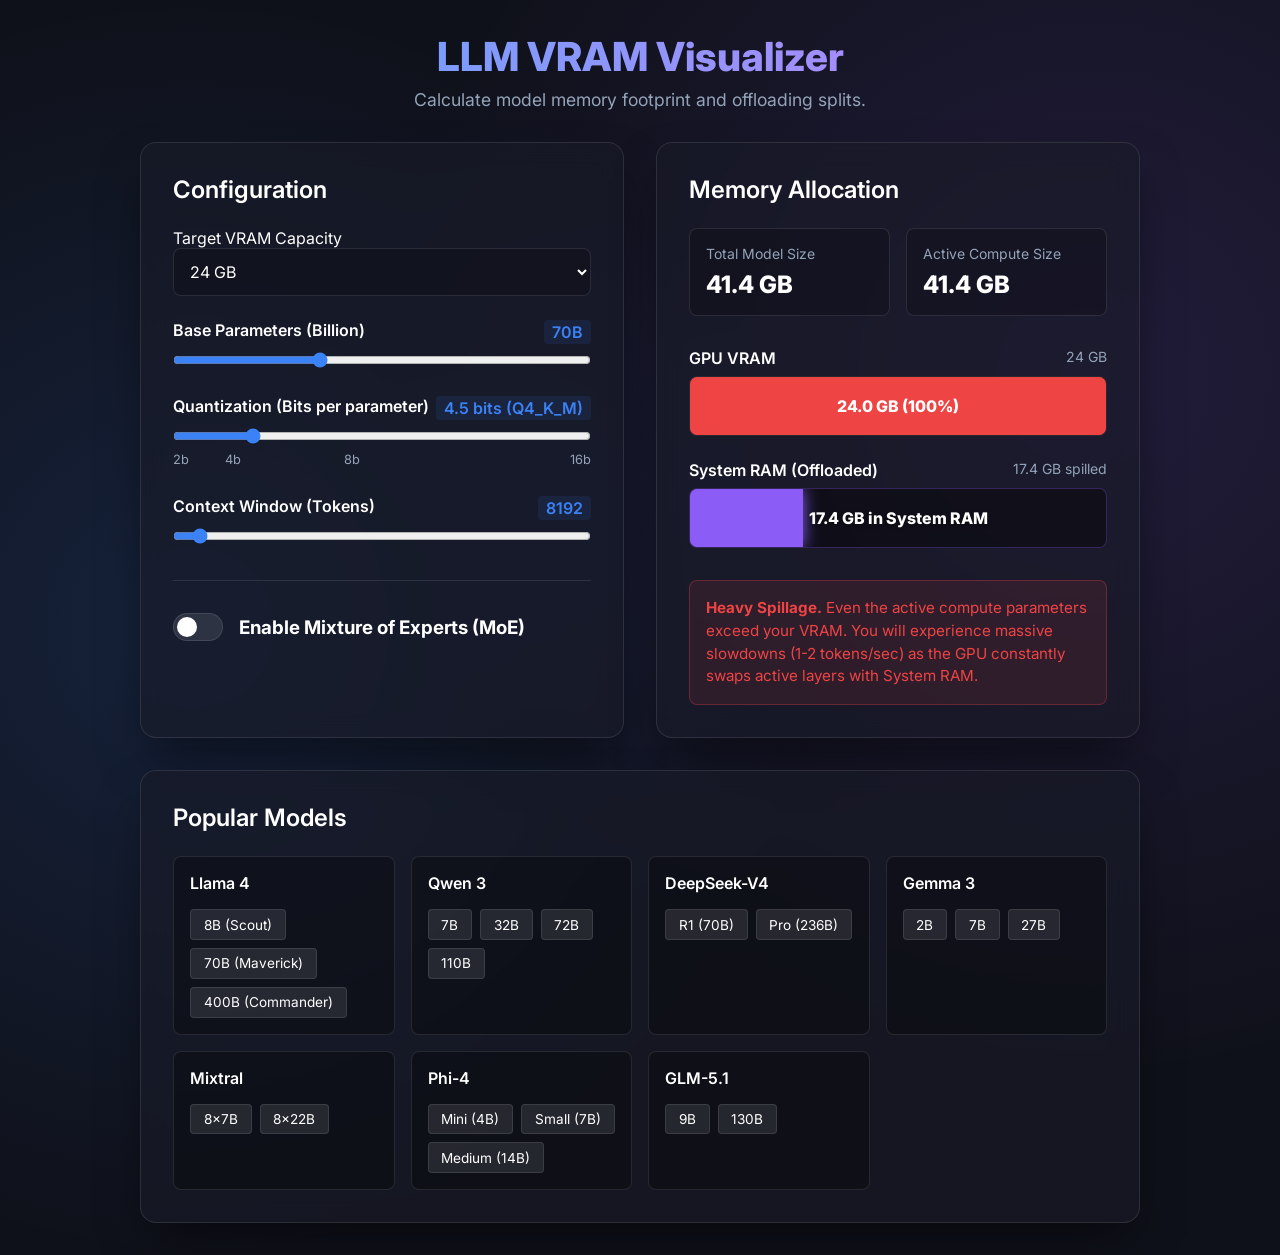
==== llm-vram-dashboard/index.html @ e3943508 "feat: add llm-vram-dashboard tool" ====
<!DOCTYPE html>
<html lang="en">
<head>
    <meta charset="UTF-8">
    <meta name="viewport" content="width=device-width, initial-scale=1.0">
    <title>LLM VRAM Visualizer</title>
    <link href="https://fonts.googleapis.com/css2?family=Inter:wght@400;600;800&display=swap" rel="stylesheet">
    <link rel="stylesheet" href="styles.css">
</head>
<body>
    <div class="app-container">
        <header>
            <h1>LLM VRAM Visualizer</h1>
            <p>Calculate model memory footprint and offloading splits.</p>
        </header>

        <main class="dashboard">
            <!-- Left: Controls -->
            <section class="panel controls-panel">
                <h2>Configuration</h2>

                <div class="control-group">
                    <label for="vram-preset">Target VRAM Capacity</label>
                    <select id="vram-preset">
                        <option value="8">8 GB</option>
                        <option value="12">12 GB</option>
                        <option value="16">16 GB</option>
                        <option value="24" selected>24 GB</option>
                        <option value="32">32 GB</option>
                        <option value="48">48 GB</option>
                        <option value="80">80 GB</option>
                    </select>
                </div>

                <div class="control-group">
                    <div class="label-row">
                        <label for="params-slider">Base Parameters (Billion)</label>
                        <span id="params-value" class="value-display">70B</span>
                    </div>
                    <input type="range" id="params-slider" min="1" max="200" step="1" value="70">
                </div>

                <div class="control-group">
                    <div class="label-row">
                        <label for="quant-slider">Quantization (Bits per parameter)</label>
                        <span id="quant-value" class="value-display">4.5 bits (Q4_K_M)</span>
                    </div>
                    <input type="range" id="quant-slider" min="2" max="16" step="0.5" value="4.5">
                    <div class="quant-marks">
                        <span style="left: 0%">2b</span>
                        <span style="left: 14.28%">4b</span>
                        <span style="left: 42.85%">8b</span>
                        <span style="left: 100%">16b</span>
                    </div>
                </div>

                <div class="control-group">
                    <div class="label-row">
                        <label for="context-slider">Context Window (Tokens)</label>
                        <span id="context-value" class="value-display">8192</span>
                    </div>
                    <input type="range" id="context-slider" min="2048" max="131072" step="2048" value="8192">
                </div>

                <hr class="divider">

                <div class="moe-toggle-container">
                    <label class="switch">
                        <input type="checkbox" id="moe-toggle">
                        <span class="slider round"></span>
                    </label>
                    <h3>Enable Mixture of Experts (MoE)</h3>
                </div>

                <div id="moe-controls" class="hidden">
                    <div class="control-group">
                        <div class="label-row">
                            <label for="experts-slider">Total Experts</label>
                            <span id="experts-value" class="value-display">8</span>
                        </div>
                        <input type="range" id="experts-slider" min="2" max="16" step="1" value="8">
                    </div>
                    <div class="control-group">
                        <div class="label-row">
                            <label for="active-experts-slider">Active Experts</label>
                            <span id="active-experts-value" class="value-display">2</span>
                        </div>
                        <input type="range" id="active-experts-slider" min="1" max="16" step="1" value="2">
                    </div>
                </div>
            </section>

            <!-- Right: Visualizer -->
            <section class="panel visualizer-panel">
                <h2>Memory Allocation</h2>
                
                <div class="metrics">
                    <div class="metric">
                        <span class="metric-label">Total Model Size</span>
                        <span class="metric-value" id="total-size-metric">0 GB</span>
                    </div>
                    <div class="metric">
                        <span class="metric-label">Active Compute Size</span>
                        <span class="metric-value" id="active-size-metric">0 GB</span>
                    </div>
                </div>

                <!-- VRAM Box -->
                <div class="ram-container">
                    <div class="ram-header">
                        <h3>GPU VRAM</h3>
                        <span id="vram-capacity-label">24 GB</span>
                    </div>
                    <div class="ram-box" id="vram-box">
                        <div class="ram-fill" id="vram-fill"></div>
                        <span class="ram-text" id="vram-text">0% Used</span>
                    </div>
                </div>

                <!-- System RAM Box (Spillage) -->
                <div class="ram-container system-ram" id="system-ram-container">
                    <div class="ram-header">
                        <h3>System RAM (Offloaded)</h3>
                        <span id="sysram-spill-label">0 GB needed</span>
                    </div>
                    <div class="ram-box system-box" id="sysram-box">
                        <div class="ram-fill sys-fill" id="sysram-fill"></div>
                        <span class="ram-text" id="sysram-text">No spillage</span>
                    </div>
                </div>

                <div class="insight-box" id="insight-box">
                    Fits completely in VRAM! Maximize layer offloading for fastest inference.
                </div>
            </section>
        </main>

        <section class="presets-panel">
            <h2>Popular Models</h2>
            <div class="presets-grid" id="presets-grid">
                <!-- Injected via JS -->
            </div>
        </section>
    </div>
    <script src="app.js"></script>
</body>
</html>
---- llm-vram-dashboard/styles.css ----
:root {
    --bg-color: #0f111a;
    --panel-bg: rgba(25, 28, 41, 0.6);
    --panel-border: rgba(255, 255, 255, 0.1);
    --text-primary: #ffffff;
    --text-secondary: #94a3b8;
    --accent: #3b82f6;
    --vram-safe: #10b981;
    --vram-warn: #f59e0b;
    --vram-danger: #ef4444;
    --sysram-color: #8b5cf6;
}

* {
    box-sizing: border-box;
    margin: 0;
    padding: 0;
}

body {
    font-family: 'Inter', sans-serif;
    background-color: var(--bg-color);
    background-image: 
        radial-gradient(circle at 15% 50%, rgba(59, 130, 246, 0.15) 0%, transparent 50%),
        radial-gradient(circle at 85% 30%, rgba(139, 92, 246, 0.15) 0%, transparent 50%);
    color: var(--text-primary);
    min-height: 100vh;
    display: flex;
    justify-content: center;
    align-items: center;
    padding: 2rem;
}

.app-container {
    max-width: 1000px;
    width: 100%;
}

header {
    text-align: center;
    margin-bottom: 2rem;
}

header h1 {
    font-size: 2.5rem;
    font-weight: 800;
    margin-bottom: 0.5rem;
    background: linear-gradient(to right, #60a5fa, #c084fc);
    -webkit-background-clip: text;
    -webkit-text-fill-color: transparent;
}

header p {
    color: var(--text-secondary);
    font-size: 1.1rem;
}

.dashboard {
    display: grid;
    grid-template-columns: 1fr 1fr;
    gap: 2rem;
}

@media (max-width: 768px) {
    .dashboard {
        grid-template-columns: 1fr;
    }
}

.panel {
    background: var(--panel-bg);
    backdrop-filter: blur(12px);
    -webkit-backdrop-filter: blur(12px);
    border: 1px solid var(--panel-border);
    border-radius: 16px;
    padding: 2rem;
    box-shadow: 0 25px 50px -12px rgba(0, 0, 0, 0.5);
}

.panel h2 {
    font-size: 1.5rem;
    margin-bottom: 1.5rem;
    font-weight: 600;
}

.control-group {
    margin-bottom: 1.5rem;
}

.label-row {
    display: flex;
    justify-content: space-between;
    margin-bottom: 0.5rem;
}

.label-row label {
    font-weight: 600;
    color: var(--text-primary);
}

.value-display {
    color: var(--accent);
    font-weight: 600;
    background: rgba(59, 130, 246, 0.1);
    padding: 2px 8px;
    border-radius: 4px;
}

input[type="range"] {
    width: 100%;
    accent-color: var(--accent);
    cursor: pointer;
}

select {
    width: 100%;
    padding: 0.75rem;
    background: rgba(0, 0, 0, 0.2);
    border: 1px solid var(--panel-border);
    color: white;
    border-radius: 8px;
    font-size: 1rem;
    font-family: inherit;
    outline: none;
    cursor: pointer;
}

select option {
    background: var(--bg-color);
}

.quant-marks {
    position: relative;
    height: 20px;
    font-size: 0.8rem;
    color: var(--text-secondary);
    margin-top: 4px;
}

.quant-marks span {
    position: absolute;
    transform: translateX(-50%);
}

.quant-marks span:first-child {
    transform: translateX(0);
}

.quant-marks span:last-child {
    transform: translateX(-100%);
}

.divider {
    border: 0;
    height: 1px;
    background: var(--panel-border);
    margin: 2rem 0;
}

.moe-toggle-container {
    display: flex;
    align-items: center;
    gap: 1rem;
    margin-bottom: 1.5rem;
}

.hidden {
    display: none !important;
}

/* Toggle Switch */
.switch {
  position: relative;
  display: inline-block;
  width: 50px;
  height: 28px;
}

.switch input {
  opacity: 0;
  width: 0;
  height: 0;
}

.slider.round {
  position: absolute;
  cursor: pointer;
  top: 0; left: 0; right: 0; bottom: 0;
  background-color: rgba(255,255,255,0.1);
  transition: .4s;
  border-radius: 34px;
  border: 1px solid var(--panel-border);
}

.slider.round:before {
  position: absolute;
  content: "";
  height: 20px;
  width: 20px;
  left: 3px;
  bottom: 3px;
  background-color: white;
  transition: .4s;
  border-radius: 50%;
}

input:checked + .slider.round {
  background-color: var(--accent);
}

input:checked + .slider.round:before {
  transform: translateX(22px);
}

/* Visualizer Metrics */
.metrics {
    display: flex;
    gap: 1rem;
    margin-bottom: 2rem;
}

.metric {
    flex: 1;
    background: rgba(0, 0, 0, 0.2);
    padding: 1rem;
    border-radius: 8px;
    border: 1px solid var(--panel-border);
}

.metric-label {
    display: block;
    font-size: 0.875rem;
    color: var(--text-secondary);
    margin-bottom: 0.5rem;
}

.metric-value {
    font-size: 1.5rem;
    font-weight: 800;
}

/* RAM Boxes */
.ram-container {
    margin-bottom: 1.5rem;
}

.ram-header {
    display: flex;
    justify-content: space-between;
    margin-bottom: 0.5rem;
}

.ram-header h3 {
    font-size: 1rem;
    font-weight: 600;
}

.ram-header span {
    color: var(--text-secondary);
    font-size: 0.875rem;
}

.ram-box {
    height: 60px;
    background: rgba(0, 0, 0, 0.4);
    border: 1px solid var(--panel-border);
    border-radius: 8px;
    position: relative;
    overflow: hidden;
}

.ram-fill {
    height: 100%;
    width: 0%;
    background: var(--vram-safe);
    transition: width 0.3s ease, background-color 0.3s ease;
    box-shadow: 0 0 15px var(--vram-safe);
}

.ram-text {
    position: absolute;
    top: 50%;
    left: 50%;
    transform: translate(-50%, -50%);
    font-weight: 800;
    text-shadow: 0 2px 4px rgba(0,0,0,0.8);
    mix-blend-mode: screen;
    z-index: 10;
}

/* System RAM */
.system-box {
    border-color: rgba(139, 92, 246, 0.3);
}

.sys-fill {
    background: var(--sysram-color);
    box-shadow: 0 0 15px var(--sysram-color);
}

.insight-box {
    margin-top: 2rem;
    padding: 1rem;
    border-radius: 8px;
    background: rgba(16, 185, 129, 0.1);
    border: 1px solid rgba(16, 185, 129, 0.3);
    color: #10b981;
    font-size: 0.95rem;
    line-height: 1.5;
}

.presets-panel {
    margin-top: 2rem;
    background: var(--panel-bg);
    backdrop-filter: blur(12px);
    -webkit-backdrop-filter: blur(12px);
    border: 1px solid var(--panel-border);
    border-radius: 16px;
    padding: 2rem;
    box-shadow: 0 25px 50px -12px rgba(0, 0, 0, 0.5);
}

.presets-panel h2 {
    font-size: 1.5rem;
    margin-bottom: 1.5rem;
    font-weight: 600;
}

.presets-grid {
    display: grid;
    grid-template-columns: repeat(auto-fill, minmax(220px, 1fr));
    gap: 1rem;
}

.preset-card {
    background: rgba(0, 0, 0, 0.3);
    border: 1px solid var(--panel-border);
    border-radius: 8px;
    padding: 1rem;
    transition: all 0.2s;
}

.preset-title {
    font-weight: 600;
    margin-bottom: 0.25rem;
}

.preset-subtitle {
    font-size: 0.8rem;
    color: var(--text-secondary);
}

.variants-container {
    display: flex;
    flex-wrap: wrap;
    gap: 0.5rem;
    margin-top: 1rem;
}

.variant-btn {
    background: rgba(255, 255, 255, 0.1);
    border: 1px solid var(--panel-border);
    color: var(--text-primary);
    padding: 0.4rem 0.8rem;
    border-radius: 4px;
    font-size: 0.85rem;
    cursor: pointer;
    transition: all 0.2s;
    font-family: 'Inter', sans-serif;
}

.variant-btn:hover {
    background: var(--accent);
    border-color: var(--accent);
}
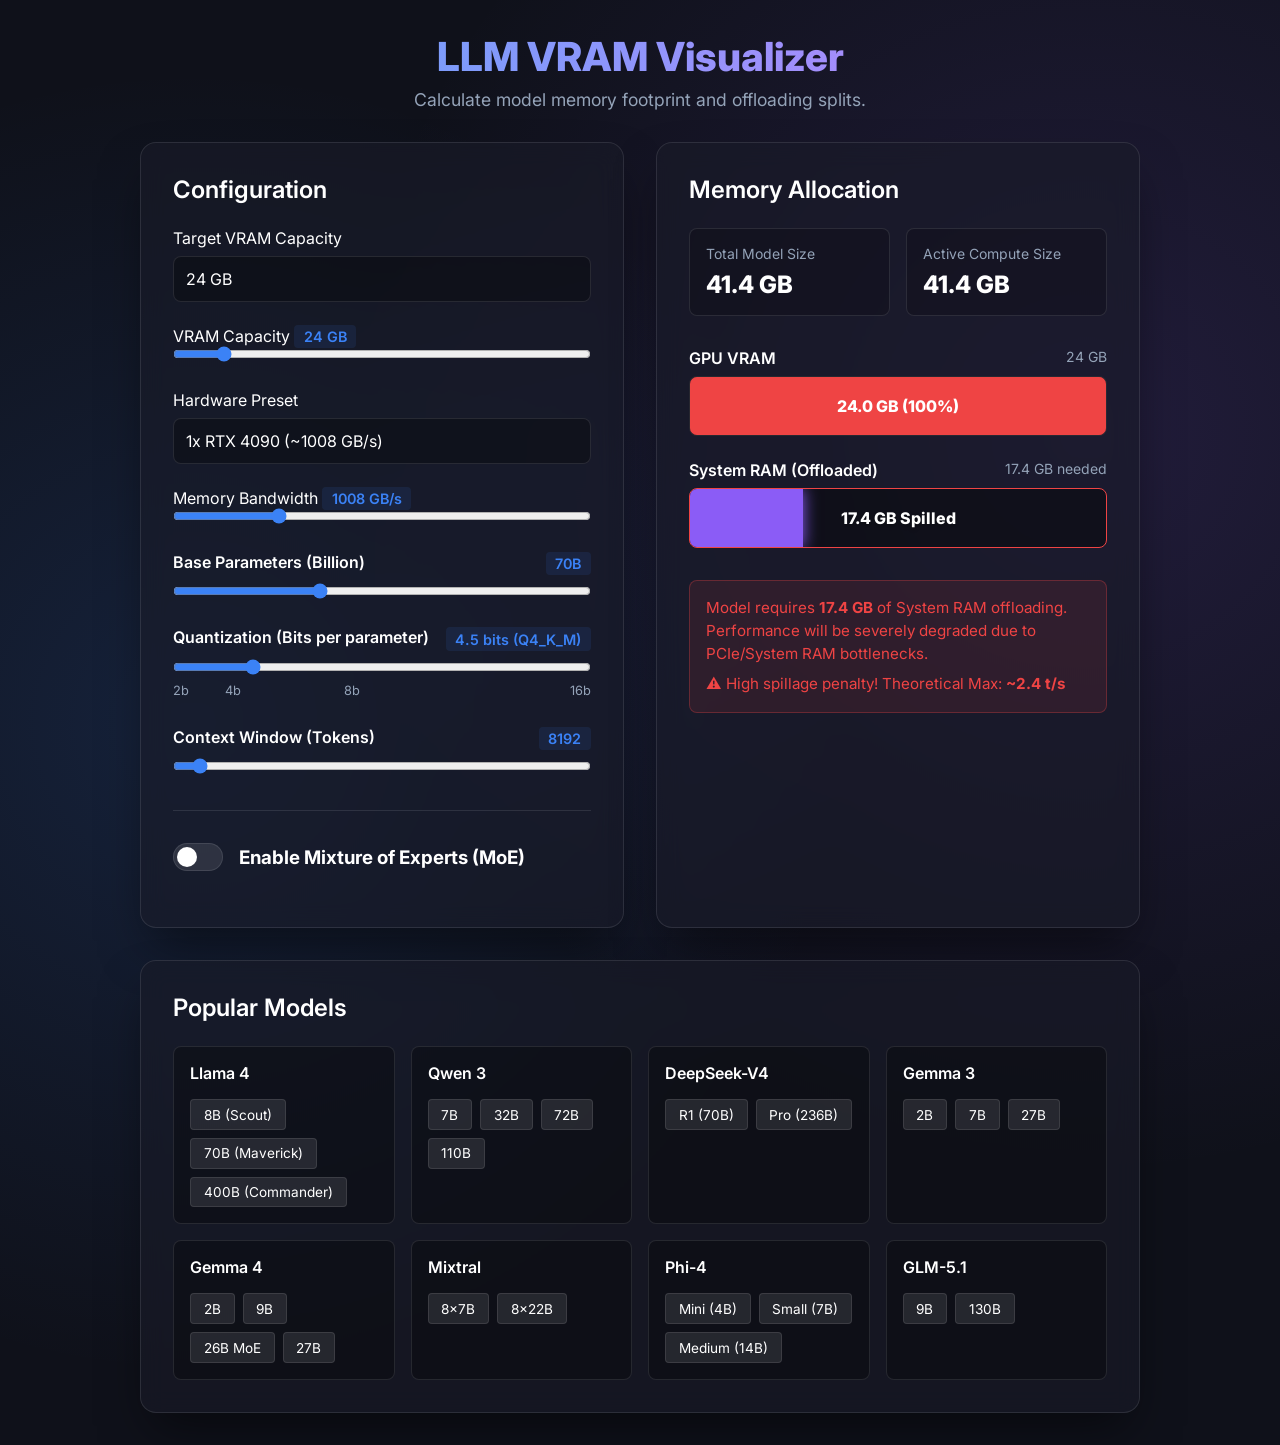
==== commit a453b12c: "feat: add memory bandwidth slider, hw presets, and theoretical speed math" ====
--- a/llm-vram-dashboard/index.html
+++ b/llm-vram-dashboard/index.html
@@ -30,6 +30,32 @@
                         <option value="48">48 GB</option>
                         <option value="80">80 GB</option>
                     </select>
+                </div>
+
+                <div class="control-group">
+                    <div class="control-header">
+                        <label for="vram-slider">VRAM Capacity</label>
+                        <span id="vram-val" class="value-display">24 GB</span>
+                    </div>
+                    <input type="range" id="vram-slider" min="4" max="192" step="4" value="24">
+                </div>
+                
+                <div class="control-group">
+                    <div class="control-header">
+                        <label for="hw-preset">Hardware Preset</label>
+                    </div>
+                    <select id="hw-preset" class="glass-select">
+                        <option value="custom">Custom...</option>
+                        <!-- Options injected by JS -->
+                    </select>
+                </div>
+
+                <div class="control-group">
+                    <div class="control-header">
+                        <label for="bw-slider">Memory Bandwidth</label>
+                        <span id="bw-val" class="value-display">1008 GB/s</span>
+                    </div>
+                    <input type="range" id="bw-slider" min="50" max="4000" step="10" value="1008">
                 </div>
 
                 <div class="control-group">
--- a/llm-vram-dashboard/styles.css
+++ b/llm-vram-dashboard/styles.css
@@ -99,11 +99,12 @@
 }
 
 .value-display {
+    font-weight: 600;
     color: var(--accent);
-    font-weight: 600;
     background: rgba(59, 130, 246, 0.1);
-    padding: 2px 8px;
+    padding: 0.2rem 0.6rem;
     border-radius: 4px;
+    font-size: 0.9rem;
 }
 
 input[type="range"] {
@@ -112,10 +113,10 @@
     cursor: pointer;
 }
 
-select {
+select, .glass-select {
     width: 100%;
     padding: 0.75rem;
-    background: rgba(0, 0, 0, 0.2);
+    background: rgba(0, 0, 0, 0.3);
     border: 1px solid var(--panel-border);
     color: white;
     border-radius: 8px;
@@ -123,11 +124,22 @@
     font-family: inherit;
     outline: none;
     cursor: pointer;
-}
-
-select option {
-    background: var(--bg-color);
-}
+    transition: all 0.2s;
+    appearance: none;
+    -webkit-appearance: none;
+    margin-top: 0.5rem;
+}
+
+select:focus, .glass-select:focus {
+    border-color: var(--accent);
+}
+
+select option, .glass-select option, .glass-select optgroup {
+    background: var(--bg-dark);
+    color: var(--text-primary);
+}
+
+
 
 .quant-marks {
     position: relative;
